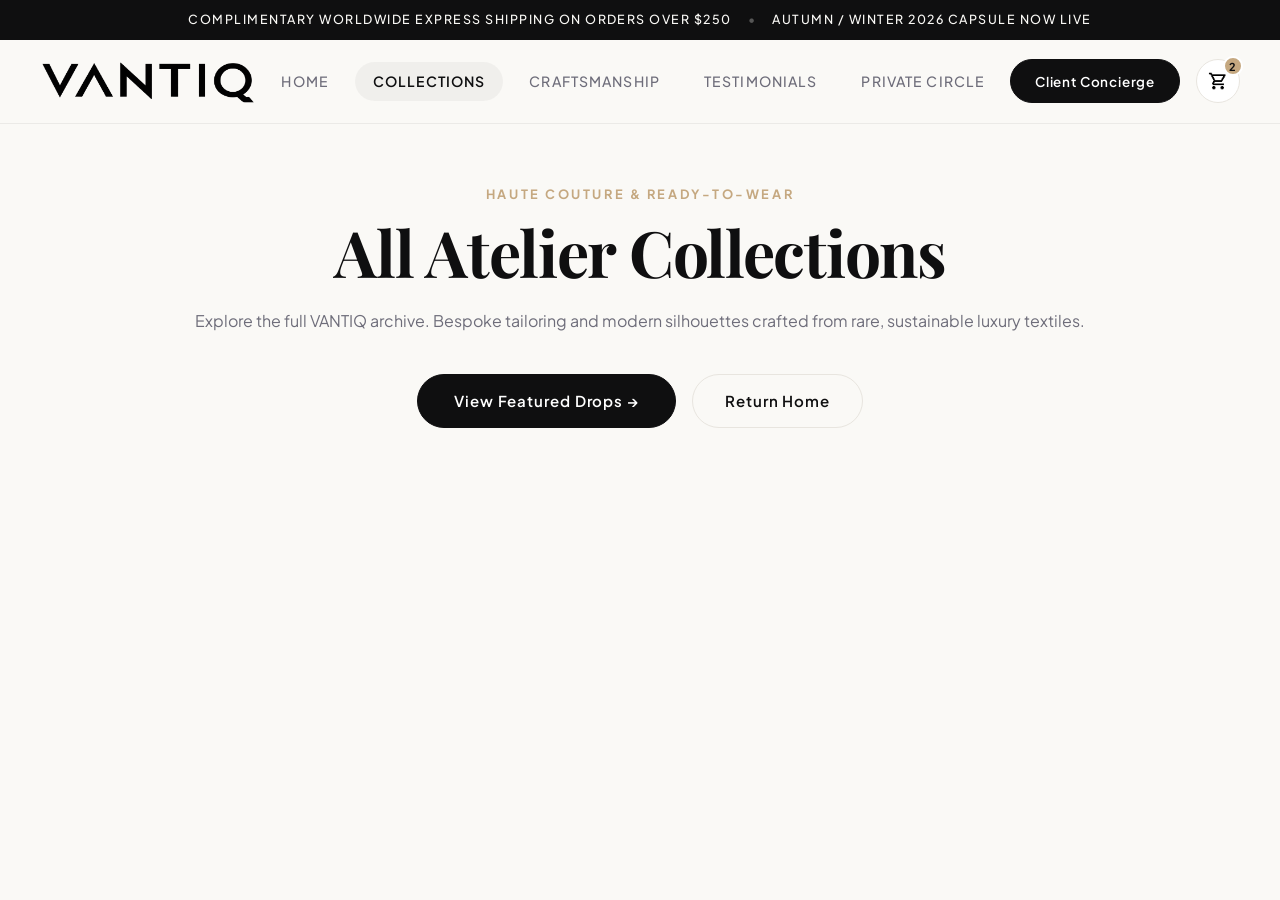
==== categories.html @ a64fe028 "third commit" ====
<!DOCTYPE html>
<html lang="en">
<head>
    <meta charset="UTF-8">
    <meta name="viewport" content="width=device-width, initial-scale=1.0">
    <title>Collections & Categories | VANTIQ Luxury Atelier</title>
    <link rel="icon" type="image/png" href="logos/VANTIQ top logo.png">
    <link rel="stylesheet" href="style.css">
</head>
<body>
    <!-- TOP ANNOUNCEMENT BAR -->
    <aside class="top-bar" aria-label="Announcement">
        <span>Complimentary Worldwide Express Shipping on Orders Over $250</span>
        <span class="top-bar-divider">•</span>
        <span class="top-bar-secondary">Autumn / Winter 2026 Capsule Now Live</span>
    </aside>

    <!-- HEADER / NAVIGATION -->
    <header class="navbar-wrapper">
        <nav class="navbar" aria-label="Main Navigation">
            <div class="nav-brand">
                <a href="index.html" aria-label="VANTIQ Home">
                    <img src="logos/logo.png" alt="VANTIQ Luxury Fashion" class="main-logo">
                </a>
            </div>

            <ul class="nav-list">
                <li class="nav-item"><a href="index.html" class="nav-link">Home</a></li>
                <li class="nav-item"><a href="categories.html" class="nav-link active">Collections</a></li>
                <li class="nav-item"><a href="index.html#brand-pillars" class="nav-link">Craftsmanship</a></li>
                <li class="nav-item"><a href="index.html#testimonials" class="nav-link">Testimonials</a></li>
                <li class="nav-item"><a href="index.html#vip" class="nav-link">Private Circle</a></li>
            </ul>

            <div class="nav-btn-container">
                <a href="index.html#vip" class="nav-btn">Client Concierge</a>
                <div class="nav-actions">
                    <a href="index.html#collection" class="cart-icon-btn" aria-label="View Shopping Bag">
                        <img src="icon images/cart icon.png" alt="Cart" class="cart-icon">
                        <span class="cart-badge">2</span>
                    </a>
                </div>
            </div>
        </nav>
    </header>

    <main style="max-width: 1440px; margin: 60px auto; padding: 0 40px; text-align: center;">
        <p class="section-eyebrow">Haute Couture & Ready-To-Wear</p>
        <h1 class="hero-h1">All Atelier Collections</h1>
        <p class="section-subtitle" style="margin-bottom: 40px;">Explore the full VANTIQ archive. Bespoke tailoring and modern silhouettes crafted from rare, sustainable luxury textiles.</p>
        <div style="display: flex; justify-content: center; gap: 16px;">
            <a href="index.html#collection" class="hero-shop-btn">View Featured Drops &rarr;</a>
            <a href="index.html" class="hero-about-btn">Return Home</a>
        </div>
    </main>
</body>
</html>
---- style.css ----
/* ==========================================================================
   VANTIQ LUXURY ATELIER — MASTER STYLESHEET
   ========================================================================== */

/* 1. TYPOGRAPHY & GOOGLE FONTS */
@import url('https://fonts.googleapis.com/css2?family=Cormorant+Garamond:ital,wght@0,400;0,500;0,600;0,700;1,400&family=Playfair+Display:ital,wght@0,400;0,600;0,700;1,400&family=Plus+Jakarta+Sans:wght@300;400;500;600;700&display=swap');

@font-face {
    font-family: "Josefinsans";
    src: url("JosefinSans-Bold.ttf") format("truetype");
    font-weight: 700;
    font-style: normal;
}

/* 2. DESIGN TOKENS */
:root {
    /* Color Palette */
    --color-primary: #0F0F10;
    --color-primary-light: #1E1E22;
    --color-secondary: #2C2C30;
    --color-gold: #C5A880;
    --color-gold-hover: #AF9065;
    --color-gold-light: rgba(197, 168, 128, 0.12);
    --color-gold-border: rgba(197, 168, 128, 0.35);
    --color-bg: #FAF9F6;
    --color-bg-alt: #F4F2ED;
    --color-card-bg: #FFFFFF;
    --color-text: #1C1C1E;
    --color-text-muted: #6E6D7A;
    --color-text-light: #94929D;
    --color-border: #E8E5DF;
    --color-border-light: rgba(0, 0, 0, 0.06);
    --color-white: #FFFFFF;

    /* Typography */
    --font-heading: 'Playfair Display', 'Cormorant Garamond', Georgia, serif;
    --font-serif: 'Cormorant Garamond', Georgia, serif;
    --font-body: 'Plus Jakarta Sans', -apple-system, BlinkMacSystemFont, "Segoe UI", Roboto, sans-serif;
    --font-accent: "Josefinsans", sans-serif;

    /* Shadows & Elevations */
    --shadow-sm: 0 2px 8px rgba(0, 0, 0, 0.04);
    --shadow-md: 0 8px 24px -4px rgba(0, 0, 0, 0.07);
    --shadow-lg: 0 16px 40px -8px rgba(0, 0, 0, 0.12);
    --shadow-gold: 0 10px 30px -5px rgba(197, 168, 128, 0.3);

    /* Radii */
    --radius-sm: 8px;
    --radius-md: 14px;
    --radius-lg: 20px;
    --radius-xl: 32px;
    --radius-pill: 9999px;

    /* Transitions */
    --transition-fast: 0.2s cubic-bezier(0.16, 1, 0.3, 1);
    --transition-base: 0.35s cubic-bezier(0.16, 1, 0.3, 1);
    --transition-slow: 0.6s cubic-bezier(0.16, 1, 0.3, 1);
}

/* 3. RESET & BASE */
*, *::before, *::after {
    box-sizing: border-box;
    margin: 0;
    padding: 0;
}

html {
    scroll-behavior: smooth;
    font-size: 16px;
}

body {
    background-color: var(--color-bg);
    color: var(--color-text);
    font-family: var(--font-body);
    font-weight: 400;
    line-height: 1.6;
    overflow-x: hidden;
    -webkit-font-smoothing: antialiased;
    -moz-osx-font-smoothing: grayscale;
}

img {
    max-width: 100%;
    height: auto;
    display: block;
}

a {
    color: inherit;
    text-decoration: none;
    transition: color var(--transition-fast);
}

button, input {
    font-family: inherit;
    outline: none;
}

/* Legacy Compatibility Aliases */
.nav-links {
    display: block;
    padding: 8px 18px;
    font-size: 0.88rem;
    font-weight: 500;
    letter-spacing: 0.08em;
    text-transform: uppercase;
    color: var(--color-text-muted);
    border-radius: var(--radius-pill);
    cursor: pointer;
    transition: all var(--transition-fast);
}
.nav-links:hover {
    color: var(--color-primary);
    background-color: rgba(0, 0, 0, 0.04);
}
.cart-icon-div {
    width: 44px;
    height: 44px;
    border-radius: 50%;
    border: 1px solid var(--color-border);
    background-color: var(--color-white);
    display: flex;
    align-items: center;
    justify-content: center;
    cursor: pointer;
    transition: all var(--transition-fast);
}
.cart-icon-div:hover {
    border-color: var(--color-primary);
    background-color: var(--color-primary);
}
.cart-icon-div:hover .cart-icon {
    filter: invert(1);
}

/* 4. ANNOUNCEMENT BAR */
.top-bar {
    background-color: var(--color-primary);
    color: var(--color-bg);
    font-size: 0.78rem;
    font-weight: 500;
    letter-spacing: 0.12em;
    text-transform: uppercase;
    padding: 10px 24px;
    text-align: center;
    display: flex;
    justify-content: center;
    align-items: center;
    gap: 16px;
    position: relative;
    z-index: 1001;
}

.top-bar-highlight {
    color: var(--color-gold);
    font-weight: 600;
}

.top-bar-divider {
    opacity: 0.3;
}

/* 5. NAVIGATION BAR */
.navbar-wrapper {
    position: sticky;
    top: 0;
    left: 0;
    width: 100%;
    z-index: 1000;
    transition: all var(--transition-base);
}

.navbar {
    height: 84px;
    width: 100%;
    max-width: 1440px;
    margin: 0 auto;
    padding: 0 40px;
    display: flex;
    justify-content: space-between;
    align-items: center;
    background-color: rgba(250, 249, 246, 0.88);
    backdrop-filter: blur(16px);
    -webkit-backdrop-filter: blur(16px);
    border-bottom: 1px solid var(--color-border-light);
    transition: all var(--transition-base);
}

.navbar.scrolled {
    height: 72px;
    background-color: rgba(255, 255, 255, 0.94);
    box-shadow: var(--shadow-sm);
    border-bottom-color: var(--color-border);
}

.nav-brand {
    display: flex;
    align-items: center;
    height: 100%;
}

.main-logo {
    height: 44px;
    width: auto;
    object-fit: contain;
    transition: transform var(--transition-fast);
}

.main-logo:hover {
    transform: scale(1.02);
}

.nav-list {
    display: flex;
    align-items: center;
    list-style: none;
    gap: 8px;
}

.nav-item {
    position: relative;
}

.nav-link {
    display: block;
    padding: 8px 18px;
    font-size: 0.88rem;
    font-weight: 500;
    letter-spacing: 0.08em;
    text-transform: uppercase;
    color: var(--color-text-muted);
    border-radius: var(--radius-pill);
    transition: all var(--transition-fast);
}

.nav-link:hover,
.nav-link.active {
    color: var(--color-primary);
    background-color: rgba(0, 0, 0, 0.04);
}

.nav-link.active {
    font-weight: 600;
}

.nav-btn-container {
    display: flex;
    align-items: center;
    gap: 16px;
}

.nav-btn {
    height: 44px;
    padding: 0 24px;
    border: 1px solid var(--color-primary);
    border-radius: var(--radius-pill);
    background-color: var(--color-primary);
    color: var(--color-white);
    font-size: 0.84rem;
    font-weight: 600;
    letter-spacing: 0.06em;
    cursor: pointer;
    transition: all var(--transition-fast);
    display: inline-flex;
    align-items: center;
    justify-content: center;
}

.nav-btn:hover {
    background-color: var(--color-gold);
    border-color: var(--color-gold);
    color: var(--color-primary);
    transform: translateY(-1px);
    box-shadow: var(--shadow-gold);
}

.nav-actions {
    display: flex;
    align-items: center;
    gap: 12px;
}

.cart-icon-btn {
    position: relative;
    width: 44px;
    height: 44px;
    border-radius: 50%;
    border: 1px solid var(--color-border);
    background-color: var(--color-white);
    display: flex;
    align-items: center;
    justify-content: center;
    cursor: pointer;
    transition: all var(--transition-fast);
}

.cart-icon-btn:hover {
    border-color: var(--color-primary);
    background-color: var(--color-primary);
}

.cart-icon-btn:hover .cart-icon {
    filter: invert(1);
}

.cart-icon {
    width: 20px;
    height: 20px;
    object-fit: contain;
    transition: filter var(--transition-fast);
}

.cart-badge {
    position: absolute;
    top: -4px;
    right: -4px;
    background-color: var(--color-gold);
    color: var(--color-primary);
    font-size: 0.68rem;
    font-weight: 700;
    width: 20px;
    height: 20px;
    border-radius: 50%;
    display: flex;
    align-items: center;
    justify-content: center;
    border: 2px solid var(--color-white);
    transition: transform 0.2s ease;
}

.cart-badge.bump {
    transform: scale(1.3);
}

/* Mobile Toggle Hamburger */
.mobile-toggle-btn {
    display: none;
    flex-direction: column;
    justify-content: center;
    align-items: center;
    width: 44px;
    height: 44px;
    background: transparent;
    border: 1px solid var(--color-border);
    border-radius: var(--radius-sm);
    cursor: pointer;
    gap: 5px;
    padding: 0;
}

.mobile-toggle-btn span {
    display: block;
    width: 22px;
    height: 2px;
    background-color: var(--color-primary);
    transition: transform var(--transition-fast), opacity var(--transition-fast);
}

/* Mobile Drawer Overlay */
.mobile-drawer-overlay {
    position: fixed;
    inset: 0;
    background-color: rgba(15, 15, 16, 0.6);
    backdrop-filter: blur(4px);
    z-index: 1998;
    opacity: 0;
    visibility: hidden;
    transition: opacity var(--transition-base), visibility var(--transition-base);
}

.mobile-drawer-overlay.open {
    opacity: 1;
    visibility: visible;
}

.mobile-drawer {
    position: fixed;
    top: 0;
    right: -320px;
    width: 320px;
    max-width: 85vw;
    height: 100%;
    background-color: var(--color-card-bg);
    z-index: 1999;
    padding: 32px 24px;
    display: flex;
    flex-direction: column;
    justify-content: space-between;
    box-shadow: var(--shadow-lg);
    transition: right var(--transition-base);
}

.mobile-drawer.open {
    right: 0;
}

.mobile-drawer-header {
    display: flex;
    justify-content: space-between;
    align-items: center;
    padding-bottom: 24px;
    border-bottom: 1px solid var(--color-border);
}

.mobile-drawer-logo {
    height: 36px;
    width: auto;
}

.mobile-drawer-close {
    background: transparent;
    border: none;
    font-size: 1.8rem;
    line-height: 1;
    cursor: pointer;
    color: var(--color-text-muted);
}

.mobile-drawer-list {
    list-style: none;
    display: flex;
    flex-direction: column;
    gap: 16px;
    margin-top: 32px;
}

.mobile-drawer-link {
    font-size: 1.1rem;
    font-weight: 600;
    letter-spacing: 0.05em;
    color: var(--color-primary);
    display: block;
    padding: 8px 0;
}

.mobile-drawer-footer {
    display: flex;
    flex-direction: column;
    gap: 16px;
    padding-top: 24px;
    border-top: 1px solid var(--color-border);
}

/* 6. HERO SECTION */
.hero-section {
    position: relative;
    padding: 40px 0 80px;
    overflow: hidden;
}

.hero-container {
    max-width: 1440px;
    margin: 0 auto;
    padding: 0 40px;
    display: grid;
    grid-template-columns: 1.05fr 0.95fr;
    gap: 60px;
    align-items: center;
}

.hero-text {
    display: flex;
    flex-direction: column;
    align-items: flex-start;
    z-index: 2;
}

.hero-eyebrow {
    display: inline-flex;
    align-items: center;
    gap: 10px;
    font-size: 0.8rem;
    font-weight: 700;
    letter-spacing: 0.22em;
    text-transform: uppercase;
    color: var(--color-gold);
    margin-bottom: 16px;
}

.hero-eyebrow::before {
    content: '';
    display: inline-block;
    width: 28px;
    height: 1.5px;
    background-color: var(--color-gold);
}

.hero-h1 {
    font-family: var(--font-heading);
    font-size: clamp(2.6rem, 5vw, 4.4rem);
    font-weight: 700;
    line-height: 1.12;
    letter-spacing: -0.02em;
    color: var(--color-primary);
    margin-bottom: 20px;
}

.hero-h1 span.italic {
    font-family: var(--font-serif);
    font-weight: 400;
    font-style: italic;
    color: var(--color-gold);
}

.hero-desc {
    font-size: 1.12rem;
    font-weight: 400;
    color: var(--color-text-muted);
    line-height: 1.7;
    max-width: 540px;
    margin-bottom: 36px;
}

.hero-btn-container {
    display: flex;
    align-items: center;
    gap: 18px;
    margin-bottom: 48px;
    flex-wrap: wrap;
}

.hero-shop-btn {
    height: 54px;
    padding: 0 36px;
    background-color: var(--color-primary);
    color: var(--color-white);
    border: 1px solid var(--color-primary);
    border-radius: var(--radius-pill);
    font-size: 0.94rem;
    font-weight: 600;
    letter-spacing: 0.06em;
    cursor: pointer;
    transition: all var(--transition-base);
    display: inline-flex;
    align-items: center;
    justify-content: center;
    gap: 8px;
}

.hero-shop-btn:hover {
    background-color: var(--color-gold);
    border-color: var(--color-gold);
    color: var(--color-primary);
    transform: translateY(-2px);
    box-shadow: var(--shadow-gold);
}

.hero-about-btn {
    height: 54px;
    padding: 0 32px;
    background-color: transparent;
    color: var(--color-primary);
    border: 1px solid var(--color-border);
    border-radius: var(--radius-pill);
    font-size: 0.94rem;
    font-weight: 600;
    letter-spacing: 0.06em;
    cursor: pointer;
    transition: all var(--transition-base);
    display: inline-flex;
    align-items: center;
    justify-content: center;
}

.hero-about-btn:hover {
    border-color: var(--color-primary);
    background-color: var(--color-white);
    transform: translateY(-2px);
    box-shadow: var(--shadow-sm);
}

.hero-features {
    display: flex;
    align-items: center;
    gap: 28px;
    padding-top: 28px;
    border-top: 1px solid var(--color-border);
    width: 100%;
}

.hero-feature-item {
    display: flex;
    align-items: center;
    gap: 10px;
    font-size: 0.84rem;
    font-weight: 600;
    color: var(--color-text-muted);
    letter-spacing: 0.02em;
}

.hero-feature-dot {
    width: 6px;
    height: 6px;
    border-radius: 50%;
    background-color: var(--color-gold);
}

.hero-image-container {
    position: relative;
    display: flex;
    justify-content: center;
    align-items: center;
}

.hero-image-frame {
    position: relative;
    width: 100%;
    max-width: 520px;
    border-radius: var(--radius-xl);
    overflow: hidden;
    box-shadow: var(--shadow-lg);
    background: linear-gradient(135deg, #e7e4dc 0%, #f4f1ea 100%);
}

.hero-image {
    width: 100%;
    height: auto;
    object-fit: cover;
    display: block;
    transform: scale(1.01);
    transition: transform 1.2s cubic-bezier(0.16, 1, 0.3, 1);
}

.hero-image-frame:hover .hero-image {
    transform: scale(1.04);
}

.hero-floating-badge {
    position: absolute;
    bottom: 24px;
    left: 24px;
    background-color: rgba(255, 255, 255, 0.94);
    backdrop-filter: blur(12px);
    padding: 14px 20px;
    border-radius: var(--radius-md);
    border: 1px solid rgba(255, 255, 255, 0.6);
    box-shadow: var(--shadow-md);
    display: flex;
    align-items: center;
    gap: 14px;
    animation: floatBadge 4s ease-in-out infinite alternate;
}

@keyframes floatBadge {
    0% { transform: translateY(0); }
    100% { transform: translateY(-8px); }
}

.badge-indicator {
    width: 10px;
    height: 10px;
    border-radius: 50%;
    background-color: var(--color-gold);
    box-shadow: 0 0 0 3px rgba(197, 168, 128, 0.3);
}

.badge-text-title {
    font-size: 0.78rem;
    font-weight: 700;
    text-transform: uppercase;
    letter-spacing: 0.08em;
    color: var(--color-primary);
}

.badge-text-sub {
    font-size: 0.72rem;
    color: var(--color-text-muted);
}

/* 7. FEATURED COLLECTION SECTION */
.home-categories-section {
    padding: 80px 0 100px;
    background-color: var(--color-white);
    border-top: 1px solid var(--color-border-light);
    border-bottom: 1px solid var(--color-border-light);
}

.home-cat-div {
    max-width: 1440px;
    margin: 0 auto;
    padding: 0 40px;
}

.section-header {
    text-align: center;
    max-width: 680px;
    margin: 0 auto 40px;
}

.section-eyebrow {
    font-size: 0.8rem;
    font-weight: 700;
    letter-spacing: 0.2em;
    text-transform: uppercase;
    color: var(--color-gold);
    margin-bottom: 12px;
}

.section-title {
    font-family: var(--font-heading);
    font-size: clamp(2rem, 3.5vw, 3rem);
    font-weight: 700;
    letter-spacing: -0.01em;
    color: var(--color-primary);
    line-height: 1.2;
    margin-bottom: 14px;
}

.section-subtitle {
    font-size: 1rem;
    color: var(--color-text-muted);
    line-height: 1.6;
}

/* Category Filter Tabs */
.category-tabs-container {
    display: flex;
    justify-content: center;
    align-items: center;
    gap: 12px;
    margin-bottom: 48px;
    flex-wrap: wrap;
}

.category-tab {
    padding: 10px 22px;
    border-radius: var(--radius-pill);
    border: 1px solid var(--color-border);
    background-color: var(--color-bg);
    color: var(--color-text-muted);
    font-size: 0.84rem;
    font-weight: 600;
    letter-spacing: 0.04em;
    cursor: pointer;
    transition: all var(--transition-fast);
}

.category-tab:hover {
    border-color: var(--color-primary);
    color: var(--color-primary);
}

.category-tab.active {
    background-color: var(--color-primary);
    border-color: var(--color-primary);
    color: var(--color-white);
    box-shadow: var(--shadow-sm);
}

/* Product Cards Grid */
.home-cat-container {
    display: grid;
    grid-template-columns: repeat(4, 1fr);
    gap: 28px;
    margin-bottom: 50px;
}

.home-cat-card {
    background-color: var(--color-card-bg);
    border-radius: var(--radius-lg);
    border: 1px solid var(--color-border);
    overflow: hidden;
    display: flex;
    flex-direction: column;
    transition: all var(--transition-base);
    position: relative;
}

.home-cat-card:hover {
    transform: translateY(-8px);
    box-shadow: var(--shadow-lg);
    border-color: rgba(197, 168, 128, 0.4);
}

.card-image-wrapper {
    position: relative;
    width: 100%;
    aspect-ratio: 1 / 1.15;
    background-color: #F8F7F4;
    overflow: hidden;
}

.home-cat-card-image {
    width: 100%;
    height: 100%;
    object-fit: cover;
    transition: transform 0.8s cubic-bezier(0.16, 1, 0.3, 1);
}

.home-cat-card:hover .home-cat-card-image {
    transform: scale(1.06);
}

.card-tag {
    position: absolute;
    top: 14px;
    left: 14px;
    background-color: rgba(15, 15, 16, 0.85);
    backdrop-filter: blur(8px);
    color: var(--color-white);
    font-size: 0.68rem;
    font-weight: 700;
    letter-spacing: 0.1em;
    text-transform: uppercase;
    padding: 6px 12px;
    border-radius: var(--radius-pill);
    z-index: 2;
}

.wishlist-btn {
    position: absolute;
    top: 14px;
    right: 14px;
    width: 36px;
    height: 36px;
    border-radius: 50%;
    border: none;
    background-color: rgba(255, 255, 255, 0.9);
    backdrop-filter: blur(8px);
    cursor: pointer;
    display: flex;
    align-items: center;
    justify-content: center;
    transition: all var(--transition-fast);
    z-index: 2;
    color: var(--color-text-muted);
    font-size: 1.1rem;
}

.wishlist-btn:hover,
.wishlist-btn.active {
    background-color: #FFF0F0;
    color: #E63946;
    transform: scale(1.1);
}

.card-quick-add {
    position: absolute;
    bottom: 14px;
    left: 14px;
    right: 14px;
    height: 44px;
    background-color: rgba(255, 255, 255, 0.95);
    backdrop-filter: blur(10px);
    border: 1px solid rgba(0, 0, 0, 0.08);
    border-radius: var(--radius-pill);
    color: var(--color-primary);
    font-size: 0.82rem;
    font-weight: 600;
    letter-spacing: 0.05em;
    cursor: pointer;
    display: flex;
    align-items: center;
    justify-content: center;
    gap: 8px;
    opacity: 0;
    transform: translateY(12px);
    transition: all var(--transition-base);
    z-index: 2;
}

.home-cat-card:hover .card-quick-add {
    opacity: 1;
    transform: translateY(0);
}

.card-quick-add:hover {
    background-color: var(--color-primary);
    color: var(--color-white);
    border-color: var(--color-primary);
}

.card-body {
    padding: 20px;
    display: flex;
    flex-direction: column;
    flex-grow: 1;
}

.card-meta {
    display: flex;
    justify-content: space-between;
    align-items: center;
    margin-bottom: 8px;
}

.home-cat-card-h5 {
    font-size: 0.74rem;
    font-weight: 600;
    letter-spacing: 0.12em;
    text-transform: uppercase;
    color: var(--color-gold);
}

.card-rating {
    font-size: 0.72rem;
    color: #F4A261;
    display: flex;
    align-items: center;
    gap: 4px;
}

.card-rating-count {
    color: var(--color-text-muted);
}

.home-cat-card-h3 {
    font-size: 1.05rem;
    font-weight: 600;
    color: var(--color-primary);
    line-height: 1.4;
    margin-bottom: 12px;
}

.card-bottom {
    margin-top: auto;
    display: flex;
    justify-content: space-between;
    align-items: center;
    padding-top: 12px;
    border-top: 1px solid var(--color-border-light);
}

.home-cat-card-p {
    font-size: 1.15rem;
    font-weight: 700;
    color: var(--color-primary);
    letter-spacing: -0.01em;
}

.card-original-price {
    font-size: 0.85rem;
    font-weight: 400;
    color: var(--color-text-light);
    text-decoration: line-through;
    margin-left: 6px;
}

.home-cat-card-btn {
    height: 38px;
    padding: 0 16px;
    background-color: var(--color-primary);
    border: 1px solid var(--color-primary);
    color: var(--color-white);
    border-radius: var(--radius-pill);
    font-size: 0.8rem;
    font-weight: 600;
    cursor: pointer;
    transition: all var(--transition-fast);
}

.home-cat-card-btn:hover {
    background-color: var(--color-gold);
    border-color: var(--color-gold);
    color: var(--color-primary);
}

/* Discover More Button */
.home-discover-wrapper {
    display: flex;
    justify-content: center;
}

.home-discover-btn {
    display: inline-flex;
    align-items: center;
    gap: 12px;
    padding: 16px 36px;
    border-radius: var(--radius-pill);
    border: 1px solid var(--color-primary);
    background-color: transparent;
    color: var(--color-primary);
    font-size: 0.9rem;
    font-weight: 600;
    letter-spacing: 0.08em;
    text-transform: uppercase;
    cursor: pointer;
    transition: all var(--transition-base);
}

.home-discover-btn:hover {
    background-color: var(--color-primary);
    color: var(--color-white);
    transform: translateY(-2px);
    box-shadow: var(--shadow-md);
}

.discover-icon {
    width: 20px;
    height: 20px;
    object-fit: contain;
    transition: transform var(--transition-fast);
}

.home-discover-btn:hover .discover-icon {
    transform: translateX(4px);
    filter: invert(1);
}

/* 8. PROMOTIONAL EDITORIAL SECTION */
.promotional-section {
    padding: 100px 0;
    background-color: var(--color-primary);
    color: var(--color-white);
    position: relative;
    overflow: hidden;
}

.promotional-container {
    max-width: 1440px;
    margin: 0 auto;
    padding: 0 40px;
    display: grid;
    grid-template-columns: 1.1fr 0.9fr;
    gap: 60px;
    align-items: center;
}

.promotional-text {
    z-index: 2;
}

.promotional-tag {
    display: inline-block;
    padding: 6px 14px;
    border-radius: var(--radius-pill);
    background-color: var(--color-gold-light);
    border: 1px solid var(--color-gold-border);
    color: var(--color-gold);
    font-size: 0.75rem;
    font-weight: 700;
    letter-spacing: 0.16em;
    text-transform: uppercase;
    margin-bottom: 20px;
}

.promotional-title {
    font-family: var(--font-heading);
    font-size: clamp(2.4rem, 4.5vw, 4rem);
    font-weight: 700;
    line-height: 1.1;
    letter-spacing: -0.02em;
    margin-bottom: 12px;
    color: var(--color-white);
}

.promotional-h3 {
    font-family: var(--font-serif);
    font-size: clamp(1.4rem, 2.2vw, 2rem);
    font-weight: 400;
    font-style: italic;
    color: var(--color-gold);
    margin-bottom: 24px;
}

.promotional-description {
    font-size: 1.05rem;
    line-height: 1.7;
    color: #A3A3A8;
    max-width: 520px;
    margin-bottom: 36px;
}

.promotional-description .name {
    color: var(--color-gold);
    font-weight: 600;
}

.promotional-description .black {
    color: var(--color-white);
    font-weight: 600;
}

/* Promo Code Box */
.promo-code-box {
    display: inline-flex;
    align-items: center;
    gap: 16px;
    padding: 10px 18px;
    background-color: rgba(255, 255, 255, 0.05);
    border: 1px dashed var(--color-gold-border);
    border-radius: var(--radius-md);
    margin-bottom: 36px;
}

.promo-code-text {
    font-size: 0.85rem;
    color: #CCCCCC;
}

.promo-code-val {
    font-family: var(--font-body);
    font-size: 1rem;
    font-weight: 700;
    letter-spacing: 0.12em;
    color: var(--color-gold);
}

.copy-promo-btn {
    padding: 6px 14px;
    border-radius: var(--radius-pill);
    border: 1px solid var(--color-gold);
    background-color: transparent;
    color: var(--color-gold);
    font-size: 0.75rem;
    font-weight: 600;
    cursor: pointer;
    transition: all var(--transition-fast);
}

.copy-promo-btn:hover {
    background-color: var(--color-gold);
    color: var(--color-primary);
}

.promotional-actions {
    display: flex;
    gap: 16px;
}

.promotional-btn {
    height: 52px;
    padding: 0 36px;
    border-radius: var(--radius-pill);
    background-color: var(--color-gold);
    border: 1px solid var(--color-gold);
    color: var(--color-primary);
    font-size: 0.9rem;
    font-weight: 700;
    letter-spacing: 0.06em;
    cursor: pointer;
    transition: all var(--transition-base);
    display: inline-flex;
    align-items: center;
    justify-content: center;
}

.promotional-btn:hover {
    background-color: var(--color-white);
    border-color: var(--color-white);
    transform: translateY(-2px);
    box-shadow: 0 10px 30px rgba(255, 255, 255, 0.15);
}

.promotional-image-container {
    position: relative;
    border-radius: var(--radius-xl);
    overflow: hidden;
    box-shadow: 0 20px 50px rgba(0, 0, 0, 0.5);
}

.promotional-image {
    width: 100%;
    height: auto;
    object-fit: cover;
    display: block;
    transition: transform 1s cubic-bezier(0.16, 1, 0.3, 1);
}

.promotional-image-container:hover .promotional-image {
    transform: scale(1.04);
}

/* 9. BRAND PILLARS / MAISON STANDARDS SECTION */
.brand-pillar-section {
    padding: 100px 0;
    background-color: var(--color-bg);
}

.bp-wrapper {
    max-width: 1440px;
    margin: 0 auto;
    padding: 0 40px;
}

.bp-banner-card {
    position: relative;
    border-radius: var(--radius-xl);
    overflow: hidden;
    margin-bottom: 50px;
    box-shadow: var(--shadow-lg);
}

.bp-image {
    width: 100%;
    height: 380px;
    object-fit: cover;
    display: block;
    filter: brightness(0.65);
}

.bp-banner-overlay {
    position: absolute;
    inset: 0;
    display: flex;
    flex-direction: column;
    justify-content: center;
    align-items: center;
    text-align: center;
    padding: 40px;
    background: linear-gradient(180deg, rgba(0,0,0,0.2) 0%, rgba(0,0,0,0.7) 100%);
    color: var(--color-white);
}

.bp-banner-eyebrow {
    font-size: 0.82rem;
    font-weight: 700;
    letter-spacing: 0.22em;
    text-transform: uppercase;
    color: var(--color-gold);
    margin-bottom: 12px;
}

.bp-banner-title {
    font-family: var(--font-heading);
    font-size: clamp(2rem, 3.5vw, 3.2rem);
    font-weight: 700;
    margin-bottom: 14px;
}

.bp-banner-desc {
    max-width: 600px;
    font-size: 1.05rem;
    color: #E2E1DE;
    line-height: 1.6;
}

.bp-container {
    display: grid;
    grid-template-columns: repeat(4, 1fr);
    gap: 24px;
}

.bp-card {
    background-color: var(--color-card-bg);
    border: 1px solid var(--color-border);
    border-radius: var(--radius-lg);
    padding: 36px 24px;
    display: flex;
    flex-direction: column;
    align-items: center;
    text-align: center;
    transition: all var(--transition-base);
}

.bp-card:hover {
    transform: translateY(-6px);
    box-shadow: var(--shadow-md);
    border-color: var(--color-gold);
}

.brand-badge-wrapper {
    width: 72px;
    height: 72px;
    border-radius: 50%;
    background-color: var(--color-bg);
    display: flex;
    align-items: center;
    justify-content: center;
    margin-bottom: 20px;
    transition: transform var(--transition-fast);
}

.bp-card:hover .brand-badge-wrapper {
    transform: scale(1.1);
    background-color: var(--color-gold-light);
}

.brand-badge {
    width: 44px;
    height: 44px;
    object-fit: contain;
}

.brand-card-h3 {
    font-size: 1.15rem;
    font-weight: 700;
    color: var(--color-primary);
    margin-bottom: 8px;
}

.brand-card-h4 {
    font-size: 0.88rem;
    font-weight: 400;
    color: var(--color-text-muted);
    line-height: 1.5;
}

/* 10. TESTIMONIALS / EDITORIAL REVIEWS */
.testimonials {
    padding: 100px 0;
    background-color: var(--color-white);
    border-top: 1px solid var(--color-border-light);
}

.testimony-container {
    max-width: 1440px;
    margin: 0 auto;
    padding: 0 40px;
    display: grid;
    grid-template-columns: 1.1fr 0.9fr;
    gap: 60px;
    align-items: center;
}

.testimony-content {
    display: flex;
    flex-direction: column;
}

.testimony-cards-wrapper {
    display: flex;
    flex-direction: column;
    gap: 24px;
    margin-top: 36px;
}

.testimony-card {
    background-color: var(--color-bg);
    border: 1px solid var(--color-border);
    border-radius: var(--radius-lg);
    padding: 32px;
    position: relative;
    transition: all var(--transition-base);
}

.testimony-card:hover {
    transform: translateY(-4px);
    box-shadow: var(--shadow-md);
    border-color: var(--color-gold-border);
}

.testimony-stars {
    color: #F4A261;
    font-size: 1rem;
    letter-spacing: 2px;
    margin-bottom: 12px;
}

.testimony-h2 {
    font-family: var(--font-heading);
    font-size: 1.25rem;
    font-weight: 700;
    color: var(--color-primary);
    margin-bottom: 12px;
}

.comment {
    font-size: 0.95rem;
    line-height: 1.7;
    color: var(--color-text-muted);
    margin-bottom: 20px;
    font-style: italic;
}

.test-user-card {
    display: flex;
    align-items: center;
    gap: 16px;
}

.user-dp-div {
    width: 48px;
    height: 48px;
    border-radius: 50%;
    overflow: hidden;
    border: 2px solid var(--color-gold-border);
    flex-shrink: 0;
}

.user-dp {
    width: 100%;
    height: 100%;
    object-fit: cover;
}

.user-details {
    display: flex;
    flex-direction: column;
}

.username {
    font-size: 0.92rem;
    font-weight: 700;
    color: var(--color-primary);
}

.user-status {
    font-size: 0.78rem;
    color: var(--color-gold);
    font-weight: 500;
}

.testimony-image-div {
    position: relative;
    border-radius: var(--radius-xl);
    overflow: hidden;
    box-shadow: var(--shadow-lg);
}

.testimony-image {
    width: 100%;
    height: auto;
    object-fit: cover;
    display: block;
    transition: transform 1s cubic-bezier(0.16, 1, 0.3, 1);
}

.testimony-image-div:hover .testimony-image {
    transform: scale(1.03);
}

/* Press mentions bar */
.press-bar {
    max-width: 1440px;
    margin: 60px auto 0;
    padding: 30px 40px 0;
    border-top: 1px solid var(--color-border);
    display: flex;
    justify-content: space-around;
    align-items: center;
    flex-wrap: wrap;
    gap: 30px;
    opacity: 0.7;
}

.press-item {
    font-family: var(--font-serif);
    font-size: 1.4rem;
    font-weight: 700;
    letter-spacing: 0.08em;
    color: var(--color-text-muted);
    font-style: italic;
}

/* 11. VIP PRIVATE CIRCLE SECTION */
.vip-section {
    padding: 90px 0;
    background-color: var(--color-bg);
}

.vip-wrapper {
    max-width: 1440px;
    margin: 0 auto;
    padding: 0 40px;
}

.vip-card-container {
    position: relative;
    border-radius: var(--radius-xl);
    overflow: hidden;
    background-color: var(--color-primary);
    box-shadow: var(--shadow-lg);
    display: grid;
    grid-template-columns: 1fr 1fr;
    min-height: 480px;
}

.vip-image-container {
    position: relative;
    overflow: hidden;
}

.vip-image {
    width: 100%;
    height: 100%;
    object-fit: cover;
    display: block;
    filter: brightness(0.9);
    transition: transform 1s ease;
}

.vip-card-container:hover .vip-image {
    transform: scale(1.03);
}

.vip-text {
    padding: 60px;
    display: flex;
    flex-direction: column;
    justify-content: center;
    align-items: flex-start;
    color: var(--color-white);
    background: linear-gradient(135deg, rgba(15,15,16,0.98) 0%, rgba(30,30,34,0.95) 100%);
}

.vip-eyebrow {
    font-size: 0.8rem;
    font-weight: 700;
    letter-spacing: 0.2em;
    text-transform: uppercase;
    color: var(--color-gold);
    margin-bottom: 12px;
}

.vip-h2 {
    font-family: var(--font-heading);
    font-size: clamp(2rem, 3.2vw, 2.8rem);
    font-weight: 700;
    line-height: 1.2;
    margin-bottom: 16px;
    color: var(--color-white);
}

.vip-p {
    font-size: 1rem;
    color: #A3A3A8;
    line-height: 1.7;
    margin-bottom: 28px;
    max-width: 480px;
}

.vip-perks {
    display: flex;
    flex-direction: column;
    gap: 10px;
    margin-bottom: 32px;
}

.vip-perk-item {
    display: flex;
    align-items: center;
    gap: 10px;
    font-size: 0.88rem;
    color: #D3D3D5;
}

.vip-perk-item span.diamond {
    color: var(--color-gold);
    font-size: 0.8rem;
}

.vip-form {
    display: flex;
    gap: 12px;
    width: 100%;
    max-width: 440px;
}

.vip-email-input {
    flex: 1;
    height: 50px;
    padding: 0 20px;
    border-radius: var(--radius-pill);
    border: 1px solid rgba(255, 255, 255, 0.2);
    background-color: rgba(255, 255, 255, 0.08);
    color: var(--color-white);
    font-size: 0.9rem;
    transition: all var(--transition-fast);
}

.vip-email-input::placeholder {
    color: #8C8C94;
}

.vip-email-input:focus {
    border-color: var(--color-gold);
    background-color: rgba(255, 255, 255, 0.12);
}

.vip-access-btn {
    height: 50px;
    padding: 0 28px;
    border-radius: var(--radius-pill);
    border: 1px solid var(--color-gold);
    background-color: var(--color-gold);
    color: var(--color-primary);
    font-size: 0.86rem;
    font-weight: 700;
    letter-spacing: 0.05em;
    cursor: pointer;
    transition: all var(--transition-fast);
    white-space: nowrap;
}

.vip-access-btn:hover {
    background-color: var(--color-white);
    border-color: var(--color-white);
    transform: translateY(-2px);
    box-shadow: 0 8px 24px rgba(255, 255, 255, 0.2);
}

/* 12. LUXURY FOOTER */
.footer-section {
    background-color: var(--color-primary);
    color: var(--color-white);
    padding: 80px 0 30px;
    border-top: 1px solid rgba(255, 255, 255, 0.08);
}

.footer-div {
    max-width: 1440px;
    margin: 0 auto;
    padding: 0 40px;
    display: grid;
    grid-template-columns: 1.4fr 0.8fr 0.8fr 1.2fr;
    gap: 48px;
    margin-bottom: 60px;
}

.footer-brief {
    display: flex;
    flex-direction: column;
    align-items: flex-start;
}

.footer-logo {
    height: 52px;
    width: auto;
    object-fit: contain;
    margin-bottom: 20px;
}

.footer-h4 {
    font-size: 0.92rem;
    font-weight: 400;
    color: #9E9EA4;
    line-height: 1.7;
    margin-bottom: 24px;
    max-width: 340px;
}

.footer-icons-div {
    display: flex;
    align-items: center;
    gap: 12px;
}

.footer-icon-link {
    width: 40px;
    height: 40px;
    border-radius: 50%;
    background-color: rgba(255, 255, 255, 0.06);
    border: 1px solid rgba(255, 255, 255, 0.12);
    display: flex;
    align-items: center;
    justify-content: center;
    transition: all var(--transition-fast);
}

.footer-icon-link:hover {
    background-color: var(--color-gold);
    border-color: var(--color-gold);
    transform: translateY(-3px);
}

.footer-icon {
    width: 18px;
    height: 18px;
    object-fit: contain;
    filter: invert(1);
}

.footer-icon-link:hover .footer-icon {
    filter: invert(0);
}

.footer-list-div {
    display: flex;
    flex-direction: column;
}

.f-list-h3 {
    font-size: 0.86rem;
    font-weight: 700;
    letter-spacing: 0.16em;
    text-transform: uppercase;
    color: var(--color-gold);
    margin-bottom: 24px;
}

.footer-list {
    list-style: none;
    display: flex;
    flex-direction: column;
    gap: 14px;
}

.footer-links {
    font-size: 0.9rem;
    color: #9E9EA4;
    transition: all var(--transition-fast);
    display: inline-block;
}

.footer-links:hover {
    color: var(--color-white);
    transform: translateX(4px);
}

.footer-list-input {
    display: flex;
    flex-direction: column;
}

.footer-input-desc {
    font-size: 0.88rem;
    color: #9E9EA4;
    line-height: 1.6;
    margin-bottom: 20px;
}

.footer-inp-div {
    display: flex;
    gap: 10px;
    margin-bottom: 12px;
}

.footer-email-input {
    flex: 1;
    height: 48px;
    padding: 0 18px;
    border-radius: var(--radius-pill);
    border: 1px solid rgba(255, 255, 255, 0.15);
    background-color: rgba(255, 255, 255, 0.06);
    color: var(--color-white);
    font-size: 0.88rem;
    transition: all var(--transition-fast);
}

.footer-email-input::placeholder {
    color: #727278;
}

.footer-email-input:focus {
    border-color: var(--color-gold);
    background-color: rgba(255, 255, 255, 0.1);
}

.footer-btn {
    height: 48px;
    padding: 0 24px;
    border-radius: var(--radius-pill);
    border: 1px solid var(--color-gold);
    background-color: var(--color-gold);
    color: var(--color-primary);
    font-size: 0.84rem;
    font-weight: 700;
    cursor: pointer;
    transition: all var(--transition-fast);
    white-space: nowrap;
}

.footer-btn:hover {
    background-color: var(--color-white);
    border-color: var(--color-white);
}

.footer-legal-note {
    font-size: 0.72rem;
    color: #6C6C74;
    line-height: 1.5;
}

.footer-hr {
    max-width: 1440px;
    margin: 0 auto;
    border: none;
    border-top: 1px solid rgba(255, 255, 255, 0.1);
}

.footer-bottom {
    max-width: 1440px;
    margin: 0 auto;
    padding: 30px 40px 0;
    display: flex;
    justify-content: space-between;
    align-items: center;
    flex-wrap: wrap;
    gap: 20px;
}

.footer-h3 {
    font-size: 0.82rem;
    font-weight: 400;
    color: #7A7A82;
}

.footer-payment-badges {
    display: flex;
    align-items: center;
    gap: 14px;
}

.payment-pill {
    padding: 4px 10px;
    border-radius: 4px;
    background-color: rgba(255, 255, 255, 0.08);
    font-size: 0.7rem;
    font-weight: 600;
    letter-spacing: 0.05em;
    color: #B5B5BC;
}

/* 13. TOAST NOTIFICATION */
.luxury-toast {
    position: fixed;
    bottom: 30px;
    right: 30px;
    background-color: var(--color-primary);
    color: var(--color-white);
    padding: 16px 24px;
    border-radius: var(--radius-pill);
    border: 1px solid var(--color-gold);
    box-shadow: var(--shadow-lg);
    display: flex;
    align-items: center;
    gap: 12px;
    z-index: 2000;
    transform: translateY(100px);
    opacity: 0;
    visibility: hidden;
    transition: all 0.4s cubic-bezier(0.16, 1, 0.3, 1);
}

.luxury-toast.show {
    transform: translateY(0);
    opacity: 1;
    visibility: visible;
}

.toast-dot {
    width: 8px;
    height: 8px;
    border-radius: 50%;
    background-color: var(--color-gold);
    box-shadow: 0 0 8px var(--color-gold);
}

.toast-message {
    font-size: 0.88rem;
    font-weight: 500;
}

/* 14. BACK TO TOP BUTTON */
.back-to-top {
    position: fixed;
    bottom: 30px;
    left: 30px;
    width: 44px;
    height: 44px;
    border-radius: 50%;
    background-color: var(--color-white);
    border: 1px solid var(--color-border);
    color: var(--color-primary);
    box-shadow: var(--shadow-md);
    cursor: pointer;
    display: flex;
    align-items: center;
    justify-content: center;
    font-size: 1.1rem;
    opacity: 0;
    visibility: hidden;
    transition: all var(--transition-fast);
    z-index: 1000;
}

.back-to-top.visible {
    opacity: 1;
    visibility: visible;
}

.back-to-top:hover {
    background-color: var(--color-primary);
    color: var(--color-white);
    transform: translateY(-3px);
}

/* 15. ANIMATIONS & MICRO-INTERACTIONS */
@keyframes fadeIn {
    from { opacity: 0; transform: translateY(12px); }
    to { opacity: 1; transform: translateY(0); }
}

.card-fade {
    animation: fadeIn 0.4s ease forwards;
}

/* 16. RESPONSIVE MEDIA QUERIES */

/* Large Tablets & Small Laptops (max-width: 1200px) */
@media (max-width: 1200px) {
    .home-cat-container {
        grid-template-columns: repeat(2, 1fr);
        gap: 24px;
    }
    
    .bp-container {
        grid-template-columns: repeat(2, 1fr);
    }
    
    .footer-div {
        grid-template-columns: 1fr 1fr;
        gap: 40px;
    }
}

/* Tablets (max-width: 992px) */
@media (max-width: 992px) {
    .navbar {
        padding: 0 24px;
    }

    .nav-list {
        display: none;
    }

    .mobile-toggle-btn {
        display: flex;
    }

    .hero-container {
        grid-template-columns: 1fr;
        gap: 40px;
        text-align: center;
    }

    .hero-text {
        align-items: center;
    }

    .hero-eyebrow::before {
        display: none;
    }

    .hero-btn-container {
        justify-content: center;
    }

    .hero-features {
        justify-content: center;
        flex-wrap: wrap;
    }

    .hero-image-frame {
        max-width: 440px;
    }

    .promotional-container {
        grid-template-columns: 1fr;
        gap: 40px;
        text-align: center;
    }

    .promotional-text {
        display: flex;
        flex-direction: column;
        align-items: center;
    }

    .promotional-actions {
        justify-content: center;
    }

    .testimony-container {
        grid-template-columns: 1fr;
        gap: 40px;
    }

    .vip-card-container {
        grid-template-columns: 1fr;
    }

    .vip-image-container {
        height: 280px;
    }

    .vip-text {
        padding: 40px 30px;
        align-items: center;
        text-align: center;
    }

    .vip-form {
        max-width: 100%;
    }
}

/* Mobile Screens (max-width: 640px) */
@media (max-width: 640px) {
    .top-bar {
        font-size: 0.7rem;
        padding: 8px 16px;
    }

    .top-bar-divider,
    .top-bar-secondary {
        display: none;
    }

    .navbar {
        height: 68px;
        padding: 0 16px;
    }

    .main-logo {
        height: 36px;
    }

    .nav-btn {
        display: none;
    }

    .hero-section {
        padding: 24px 0 60px;
    }

    .hero-container,
    .home-cat-div,
    .promotional-container,
    .bp-wrapper,
    .testimony-container,
    .vip-wrapper,
    .footer-div,
    .footer-bottom {
        padding: 0 20px;
    }

    .hero-h1 {
        font-size: 2.3rem;
    }

    .hero-desc {
        font-size: 0.98rem;
    }

    .hero-btn-container {
        width: 100%;
        flex-direction: column;
    }

    .hero-shop-btn,
    .hero-about-btn {
        width: 100%;
    }

    .home-cat-container {
        grid-template-columns: 1fr;
        gap: 20px;
    }

    .bp-container {
        grid-template-columns: 1fr;
    }

    .bp-image {
        height: 280px;
    }

    .promo-code-box {
        flex-direction: column;
        width: 100%;
    }

    .vip-form {
        flex-direction: column;
    }

    .vip-access-btn {
        width: 100%;
    }

    .footer-div {
        grid-template-columns: 1fr;
        gap: 36px;
    }

    .footer-inp-div {
        flex-direction: column;
    }

    .footer-btn {
        width: 100%;
    }

    .footer-bottom {
        flex-direction: column;
        align-items: center;
        text-align: center;
    }
}
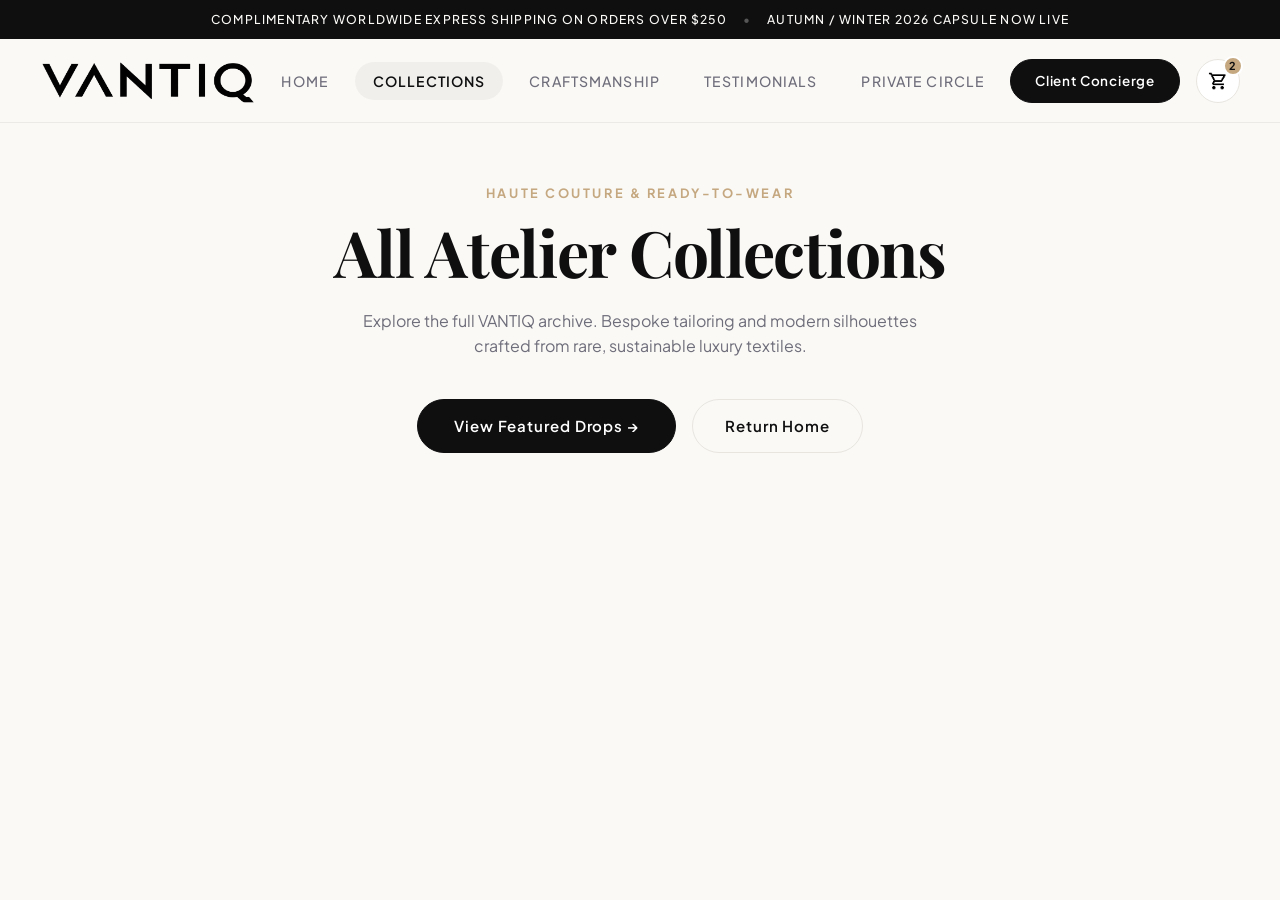
==== commit 4c3bab53: "fourth commit" ====
--- a/categories.html
+++ b/categories.html
@@ -5,9 +5,30 @@
     <meta name="viewport" content="width=device-width, initial-scale=1.0">
     <title>Collections & Categories | VANTIQ Luxury Atelier</title>
     <link rel="icon" type="image/png" href="logos/VANTIQ top logo.png">
-    <link rel="stylesheet" href="style.css">
+    <link rel="stylesheet" href="style.css?v=2.6">
 </head>
 <body>
+    <!-- LUXURY V-LOGO PRELOADER -->
+    <div class="v-preloader" id="brandPreloader" aria-label="Loading VANTIQ Atelier" role="status">
+        <div class="v-preloader-content">
+            <div class="v-logo-wrapper">
+                <div class="v-loader-ring v-loader-ring-outer"></div>
+                <div class="v-loader-ring v-loader-ring-inner"></div>
+                <div class="v-logo-emblem">
+                    <img src="logos/VANTIQ top logo.png" alt="VANTIQ V Emblem" class="v-logo-img">
+                    <div class="v-logo-shine"></div>
+                </div>
+            </div>
+            <div class="v-loader-meta">
+                <span class="v-loader-brand">VANTIQ</span>
+                <span class="v-loader-tagline">Contemporary Luxury &bull; Autumn / Winter 2026</span>
+                <div class="v-loader-progress-track">
+                    <div class="v-loader-progress-bar" id="vLoaderBar"></div>
+                </div>
+            </div>
+        </div>
+    </div>
+
     <!-- TOP ANNOUNCEMENT BAR -->
     <aside class="top-bar" aria-label="Announcement">
         <span>Complimentary Worldwide Express Shipping on Orders Over $250</span>
@@ -44,14 +65,16 @@
         </nav>
     </header>
 
-    <main style="max-width: 1440px; margin: 60px auto; padding: 0 40px; text-align: center;">
+    <main style="max-width: 1440px; margin: 60px auto; padding: 0 20px; text-align: center; box-sizing: border-box;">
         <p class="section-eyebrow">Haute Couture & Ready-To-Wear</p>
         <h1 class="hero-h1">All Atelier Collections</h1>
-        <p class="section-subtitle" style="margin-bottom: 40px;">Explore the full VANTIQ archive. Bespoke tailoring and modern silhouettes crafted from rare, sustainable luxury textiles.</p>
-        <div style="display: flex; justify-content: center; gap: 16px;">
+        <p class="section-subtitle" style="margin-bottom: 40px; max-width: 600px; margin-left: auto; margin-right: auto;">Explore the full VANTIQ archive. Bespoke tailoring and modern silhouettes crafted from rare, sustainable luxury textiles.</p>
+        <div style="display: flex; justify-content: center; gap: 16px; flex-wrap: wrap;">
             <a href="index.html#collection" class="hero-shop-btn">View Featured Drops &rarr;</a>
             <a href="index.html" class="hero-about-btn">Return Home</a>
         </div>
     </main>
+
+    <script src="script.js"></script>
 </body>
 </html>
--- a/style.css
+++ b/style.css
@@ -67,6 +67,10 @@
 html {
     scroll-behavior: smooth;
     font-size: 16px;
+    width: 100%;
+    max-width: 100%;
+    overflow-x: hidden;
+    overflow-x: clip;
 }
 
 body {
@@ -75,7 +79,11 @@
     font-family: var(--font-body);
     font-weight: 400;
     line-height: 1.6;
+    width: 100%;
+    max-width: 100%;
     overflow-x: hidden;
+    overflow-x: clip;
+    position: relative;
     -webkit-font-smoothing: antialiased;
     -moz-osx-font-smoothing: grayscale;
 }
@@ -86,6 +94,11 @@
     display: block;
 }
 
+h1, h2, h3, h4, h5, h6, p, span, a {
+    overflow-wrap: break-word;
+    word-break: normal;
+}
+
 a {
     color: inherit;
     text-decoration: none;
@@ -95,6 +108,21 @@
 button, input {
     font-family: inherit;
     outline: none;
+    -webkit-appearance: none;
+    -moz-appearance: none;
+    appearance: none;
+}
+
+input[type="email"],
+input[type="text"] {
+    -webkit-appearance: none;
+    -moz-appearance: none;
+    appearance: none;
+    box-sizing: border-box;
+    font-size: 1rem;
+    min-height: 54px;
+    height: 54px;
+    flex-shrink: 0;
 }
 
 /* Legacy Compatibility Aliases */
@@ -138,11 +166,11 @@
 .top-bar {
     background-color: var(--color-primary);
     color: var(--color-bg);
-    font-size: 0.78rem;
+    font-size: 0.76rem;
     font-weight: 500;
-    letter-spacing: 0.12em;
+    letter-spacing: 0.1em;
     text-transform: uppercase;
-    padding: 10px 24px;
+    padding: 10px 16px;
     text-align: center;
     display: flex;
     justify-content: center;
@@ -150,6 +178,10 @@
     gap: 16px;
     position: relative;
     z-index: 1001;
+    width: 100%;
+    max-width: 100%;
+    overflow: hidden;
+    box-sizing: border-box;
 }
 
 .top-bar-highlight {
@@ -366,33 +398,40 @@
     z-index: 1998;
     opacity: 0;
     visibility: hidden;
+    pointer-events: none;
     transition: opacity var(--transition-base), visibility var(--transition-base);
 }
 
 .mobile-drawer-overlay.open {
     opacity: 1;
     visibility: visible;
+    pointer-events: auto;
 }
 
 .mobile-drawer {
     position: fixed;
     top: 0;
-    right: -320px;
-    width: 320px;
+    right: 0;
+    width: 300px;
     max-width: 85vw;
     height: 100%;
     background-color: var(--color-card-bg);
     z-index: 1999;
-    padding: 32px 24px;
+    padding: 28px 20px;
     display: flex;
     flex-direction: column;
     justify-content: space-between;
     box-shadow: var(--shadow-lg);
-    transition: right var(--transition-base);
+    transform: translateX(100%);
+    visibility: hidden;
+    pointer-events: none;
+    transition: transform var(--transition-base), visibility var(--transition-base);
 }
 
 .mobile-drawer.open {
-    right: 0;
+    transform: translateX(0);
+    visibility: visible;
+    pointer-events: auto;
 }
 
 .mobile-drawer-header {
@@ -1180,26 +1219,40 @@
     overflow: hidden;
     margin-bottom: 50px;
     box-shadow: var(--shadow-lg);
+    display: flex;
+    align-items: center;
+    justify-content: center;
+    min-height: 400px;
 }
 
 .bp-image {
+    position: absolute;
+    inset: 0;
     width: 100%;
-    height: 380px;
+    height: 100%;
     object-fit: cover;
     display: block;
-    filter: brightness(0.65);
+    filter: brightness(0.5);
+    z-index: 1;
+    transition: transform 1.2s cubic-bezier(0.16, 1, 0.3, 1);
+}
+
+.bp-banner-card:hover .bp-image {
+    transform: scale(1.03);
 }
 
 .bp-banner-overlay {
-    position: absolute;
-    inset: 0;
+    position: relative;
+    z-index: 2;
+    width: 100%;
+    height: 100%;
     display: flex;
     flex-direction: column;
     justify-content: center;
     align-items: center;
     text-align: center;
-    padding: 40px;
-    background: linear-gradient(180deg, rgba(0,0,0,0.2) 0%, rgba(0,0,0,0.7) 100%);
+    padding: 60px 40px;
+    background: linear-gradient(180deg, rgba(0,0,0,0.15) 0%, rgba(0,0,0,0.7) 100%);
     color: var(--color-white);
 }
 
@@ -1535,18 +1588,23 @@
     display: flex;
     gap: 12px;
     width: 100%;
-    max-width: 440px;
+    max-width: 460px;
+    align-items: stretch;
 }
 
 .vip-email-input {
-    flex: 1;
-    height: 50px;
-    padding: 0 20px;
+    flex: 1 1 auto;
+    min-height: 54px;
+    height: 54px;
+    padding: 0 22px;
     border-radius: var(--radius-pill);
-    border: 1px solid rgba(255, 255, 255, 0.2);
+    border: 1px solid rgba(255, 255, 255, 0.25);
     background-color: rgba(255, 255, 255, 0.08);
     color: var(--color-white);
-    font-size: 0.9rem;
+    font-size: 1rem;
+    line-height: normal;
+    box-sizing: border-box;
+    flex-shrink: 0;
     transition: all var(--transition-fast);
 }
 
@@ -1560,18 +1618,24 @@
 }
 
 .vip-access-btn {
-    height: 50px;
-    padding: 0 28px;
+    min-height: 54px;
+    height: 54px;
+    padding: 0 30px;
     border-radius: var(--radius-pill);
     border: 1px solid var(--color-gold);
     background-color: var(--color-gold);
     color: var(--color-primary);
-    font-size: 0.86rem;
+    font-size: 0.92rem;
     font-weight: 700;
     letter-spacing: 0.05em;
     cursor: pointer;
+    flex-shrink: 0;
+    box-sizing: border-box;
     transition: all var(--transition-fast);
     white-space: nowrap;
+    display: inline-flex;
+    align-items: center;
+    justify-content: center;
 }
 
 .vip-access-btn:hover {
@@ -1610,6 +1674,7 @@
     width: auto;
     object-fit: contain;
     margin-bottom: 20px;
+    filter: invert();
 }
 
 .footer-h4 {
@@ -1705,17 +1770,22 @@
     display: flex;
     gap: 10px;
     margin-bottom: 12px;
+    align-items: stretch;
 }
 
 .footer-email-input {
-    flex: 1;
-    height: 48px;
-    padding: 0 18px;
+    flex: 1 1 auto;
+    min-height: 54px;
+    height: 54px;
+    padding: 0 20px;
     border-radius: var(--radius-pill);
-    border: 1px solid rgba(255, 255, 255, 0.15);
+    border: 1px solid rgba(255, 255, 255, 0.18);
     background-color: rgba(255, 255, 255, 0.06);
     color: var(--color-white);
-    font-size: 0.88rem;
+    font-size: 1rem;
+    line-height: normal;
+    box-sizing: border-box;
+    flex-shrink: 0;
     transition: all var(--transition-fast);
 }
 
@@ -1729,17 +1799,23 @@
 }
 
 .footer-btn {
-    height: 48px;
-    padding: 0 24px;
+    min-height: 54px;
+    height: 54px;
+    padding: 0 26px;
     border-radius: var(--radius-pill);
     border: 1px solid var(--color-gold);
     background-color: var(--color-gold);
     color: var(--color-primary);
-    font-size: 0.84rem;
+    font-size: 0.9rem;
     font-weight: 700;
     cursor: pointer;
+    flex-shrink: 0;
+    box-sizing: border-box;
     transition: all var(--transition-fast);
     white-space: nowrap;
+    display: inline-flex;
+    align-items: center;
+    justify-content: center;
 }
 
 .footer-btn:hover {
@@ -1881,6 +1957,11 @@
 
 /* Large Tablets & Small Laptops (max-width: 1200px) */
 @media (max-width: 1200px) {
+    .top-bar-secondary,
+    .top-bar .top-bar-divider:first-of-type {
+        display: none;
+    }
+
     .home-cat-container {
         grid-template-columns: repeat(2, 1fr);
         gap: 24px;
@@ -1898,8 +1979,21 @@
 
 /* Tablets (max-width: 992px) */
 @media (max-width: 992px) {
+    .top-bar-divider,
+    .top-bar-secondary,
+    .top-bar-highlight {
+        display: none !important;
+    }
+
+    .top-bar {
+        font-size: 0.72rem;
+        padding: 8px 14px;
+        letter-spacing: 0.04em;
+        line-height: 1.4;
+    }
+
     .navbar {
-        padding: 0 24px;
+        padding: 0 20px;
     }
 
     .nav-list {
@@ -1914,10 +2008,13 @@
         grid-template-columns: 1fr;
         gap: 40px;
         text-align: center;
+        padding: 0 20px;
     }
 
     .hero-text {
         align-items: center;
+        width: 100%;
+        max-width: 100%;
     }
 
     .hero-eyebrow::before {
@@ -1931,31 +2028,59 @@
     .hero-features {
         justify-content: center;
         flex-wrap: wrap;
+        gap: 16px;
     }
 
     .hero-image-frame {
         max-width: 440px;
+        width: 100%;
+    }
+
+    .home-cat-div {
+        padding: 0 20px;
     }
 
     .promotional-container {
         grid-template-columns: 1fr;
         gap: 40px;
         text-align: center;
+        padding: 0 20px;
     }
 
     .promotional-text {
         display: flex;
         flex-direction: column;
         align-items: center;
+        width: 100%;
+        max-width: 100%;
     }
 
     .promotional-actions {
         justify-content: center;
+    }
+
+    .bp-wrapper {
+        padding: 0 20px;
+    }
+
+    .bp-banner-card {
+        min-height: 380px;
     }
 
     .testimony-container {
         grid-template-columns: 1fr;
         gap: 40px;
+        padding: 0 20px;
+    }
+
+    .press-bar {
+        padding: 24px 20px 0;
+        gap: 20px;
+        justify-content: center;
+    }
+
+    .vip-wrapper {
+        padding: 0 20px;
     }
 
     .vip-card-container {
@@ -1967,35 +2092,104 @@
     }
 
     .vip-text {
-        padding: 40px 30px;
+        padding: 40px 24px;
         align-items: center;
         text-align: center;
     }
 
     .vip-form {
         max-width: 100%;
+        flex-direction: column;
+        gap: 14px;
+        width: 100%;
+    }
+
+    .vip-email-input {
+        width: 100% !important;
+        min-height: 54px !important;
+        height: 54px !important;
+        line-height: normal !important;
+        flex: none !important;
+        flex-shrink: 0 !important;
+        font-size: 1rem !important;
+        padding: 0 20px !important;
+        box-sizing: border-box !important;
+        display: block !important;
+    }
+
+    .vip-access-btn {
+        width: 100% !important;
+        min-height: 54px !important;
+        height: 54px !important;
+        flex: none !important;
+        flex-shrink: 0 !important;
+        font-size: 0.95rem !important;
+        display: flex !important;
+        align-items: center !important;
+        justify-content: center !important;
+        box-sizing: border-box !important;
+    }
+
+    .footer-inp-div {
+        flex-direction: column;
+        gap: 14px;
+        width: 100%;
+    }
+
+    .footer-email-input {
+        width: 100% !important;
+        min-height: 54px !important;
+        height: 54px !important;
+        line-height: normal !important;
+        flex: none !important;
+        flex-shrink: 0 !important;
+        font-size: 1rem !important;
+        padding: 0 20px !important;
+        box-sizing: border-box !important;
+        display: block !important;
+    }
+
+    .footer-btn {
+        width: 100% !important;
+        min-height: 54px !important;
+        height: 54px !important;
+        flex: none !important;
+        flex-shrink: 0 !important;
+        font-size: 0.95rem !important;
+        display: flex !important;
+        align-items: center !important;
+        justify-content: center !important;
+        box-sizing: border-box !important;
+    }
+
+    .footer-div {
+        grid-template-columns: 1fr 1fr;
+        gap: 36px;
+        padding: 0 20px;
+    }
+
+    .footer-bottom {
+        padding: 24px 20px 0;
     }
 }
 
 /* Mobile Screens (max-width: 640px) */
 @media (max-width: 640px) {
     .top-bar {
-        font-size: 0.7rem;
-        padding: 8px 16px;
-    }
-
-    .top-bar-divider,
-    .top-bar-secondary {
-        display: none;
+        font-size: 0.68rem;
+        padding: 7px 12px;
+        letter-spacing: 0.02em;
+        line-height: 1.4;
     }
 
     .navbar {
-        height: 68px;
+        height: 64px;
         padding: 0 16px;
     }
 
     .main-logo {
-        height: 36px;
+        height: 32px;
+        max-width: 130px;
     }
 
     .nav-btn {
@@ -2003,7 +2197,7 @@
     }
 
     .hero-section {
-        padding: 24px 0 60px;
+        padding: 20px 0 50px;
     }
 
     .hero-container,
@@ -2014,25 +2208,74 @@
     .vip-wrapper,
     .footer-div,
     .footer-bottom {
-        padding: 0 20px;
+        padding: 0 16px !important;
+        width: 100%;
+        max-width: 100%;
+        box-sizing: border-box;
     }
 
     .hero-h1 {
-        font-size: 2.3rem;
+        font-size: clamp(2rem, 7.5vw, 2.3rem);
+        line-height: 1.15;
     }
 
     .hero-desc {
-        font-size: 0.98rem;
+        font-size: 0.95rem;
+        margin-bottom: 28px;
     }
 
     .hero-btn-container {
         width: 100%;
         flex-direction: column;
+        gap: 12px;
+        margin-bottom: 32px;
     }
 
     .hero-shop-btn,
     .hero-about-btn {
         width: 100%;
+        height: 52px;
+        font-size: 0.94rem;
+    }
+
+    .hero-features {
+        flex-direction: column;
+        gap: 10px;
+        align-items: center;
+        padding-top: 20px;
+    }
+
+    .hero-floating-badge {
+        left: 12px;
+        bottom: 12px;
+        padding: 8px 12px;
+        gap: 10px;
+    }
+
+    .badge-text-title {
+        font-size: 0.72rem;
+    }
+
+    .badge-text-sub {
+        font-size: 0.65rem;
+    }
+
+    .section-title {
+        font-size: 1.85rem;
+    }
+
+    .section-subtitle {
+        font-size: 0.9rem;
+    }
+
+    .category-tabs-container {
+        gap: 8px;
+        margin-bottom: 32px;
+    }
+
+    .category-tab {
+        padding: 8px 16px;
+        font-size: 0.78rem;
     }
 
     .home-cat-container {
@@ -2040,43 +2283,990 @@
         gap: 20px;
     }
 
-    .bp-container {
-        grid-template-columns: 1fr;
-    }
-
-    .bp-image {
-        height: 280px;
+    .home-discover-btn {
+        padding: 14px 28px;
+        font-size: 0.82rem;
+        width: 100%;
+        justify-content: center;
+    }
+
+    .promotional-section {
+        padding: 60px 0;
+    }
+
+    .promotional-title {
+        font-size: 2.2rem;
+    }
+
+    .promotional-h3 {
+        font-size: 1.3rem;
+    }
+
+    .promotional-description {
+        font-size: 0.92rem;
+        margin-bottom: 24px;
     }
 
     .promo-code-box {
         flex-direction: column;
         width: 100%;
+        padding: 12px 14px;
+        gap: 10px;
+        text-align: center;
+    }
+
+    .promotional-actions {
+        width: 100%;
+    }
+
+    .promotional-btn {
+        width: 100%;
+        height: 52px;
+        font-size: 0.94rem;
+    }
+
+    .brand-pillar-section {
+        padding: 60px 0;
+    }
+
+    .bp-banner-card {
+        min-height: 380px;
+        border-radius: var(--radius-lg);
+        margin-bottom: 24px;
+        position: relative;
+    }
+
+    .bp-image {
+        position: absolute;
+        inset: 0;
+        width: 100%;
+        height: 100%;
+        object-fit: cover;
+        filter: brightness(0.42);
+    }
+
+    .bp-banner-overlay {
+        padding: 44px 18px;
+    }
+
+    .bp-banner-eyebrow {
+        font-size: 0.78rem;
+        letter-spacing: 0.16em;
+        margin-bottom: 12px;
+    }
+
+    .bp-banner-title {
+        font-size: clamp(1.6rem, 5.5vw, 2rem);
+        line-height: 1.25;
+        margin-bottom: 14px;
+    }
+
+    .bp-banner-desc {
+        font-size: 0.94rem;
+        line-height: 1.65;
+        color: #F4F3EF;
+        max-width: 100%;
+    }
+
+    .bp-container {
+        grid-template-columns: 1fr;
+        gap: 16px;
+    }
+
+    .bp-card {
+        padding: 24px 16px;
+    }
+
+    .testimonials {
+        padding: 60px 0;
+    }
+
+    .testimony-card {
+        padding: 20px 16px;
+    }
+
+    .testimony-h2 {
+        font-size: 1.1rem;
+    }
+
+    .comment {
+        font-size: 0.88rem;
+    }
+
+    .press-bar {
+        padding: 20px 16px 0;
+        gap: 16px;
+        justify-content: center;
+    }
+
+    .press-item {
+        font-size: 1rem;
+    }
+
+    .vip-section {
+        padding: 60px 0;
+    }
+
+    .vip-card-container {
+        border-radius: var(--radius-lg);
+    }
+
+    .vip-image-container {
+        height: 220px;
+    }
+
+    .vip-text {
+        padding: 30px 16px;
+    }
+
+    .vip-h2 {
+        font-size: 1.8rem;
+    }
+
+    .vip-p {
+        font-size: 0.88rem;
+    }
+
+    .vip-perk-item {
+        font-size: 0.8rem;
     }
 
     .vip-form {
         flex-direction: column;
+        gap: 12px;
+        width: 100%;
+    }
+
+    .vip-email-input {
+        width: 100% !important;
+        min-height: 54px !important;
+        height: 54px !important;
+        line-height: normal !important;
+        flex: none !important;
+        flex-shrink: 0 !important;
+        font-size: 1rem !important;
+        padding: 0 20px !important;
+        box-sizing: border-box !important;
+        display: block !important;
     }
 
     .vip-access-btn {
-        width: 100%;
+        width: 100% !important;
+        min-height: 54px !important;
+        height: 54px !important;
+        flex: none !important;
+        flex-shrink: 0 !important;
+        font-size: 0.94rem !important;
+        display: flex !important;
+        align-items: center !important;
+        justify-content: center !important;
+        box-sizing: border-box !important;
+    }
+
+    .footer-section {
+        padding: 60px 0 24px;
     }
 
     .footer-div {
         grid-template-columns: 1fr;
-        gap: 36px;
+        gap: 32px;
+    }
+
+    .footer-logo {
+        height: 42px;
+    }
+
+    .footer-h4 {
+        font-size: 0.86rem;
     }
 
     .footer-inp-div {
         flex-direction: column;
+        gap: 12px;
+        width: 100%;
+    }
+
+    .footer-email-input {
+        width: 100% !important;
+        min-height: 54px !important;
+        height: 54px !important;
+        line-height: normal !important;
+        flex: none !important;
+        flex-shrink: 0 !important;
+        font-size: 1rem !important;
+        padding: 0 20px !important;
+        box-sizing: border-box !important;
+        display: block !important;
     }
 
     .footer-btn {
-        width: 100%;
+        width: 100% !important;
+        min-height: 54px !important;
+        height: 54px !important;
+        flex: none !important;
+        flex-shrink: 0 !important;
+        font-size: 0.94rem !important;
+        display: flex !important;
+        align-items: center !important;
+        justify-content: center !important;
+        box-sizing: border-box !important;
     }
 
     .footer-bottom {
         flex-direction: column;
         align-items: center;
         text-align: center;
-    }
-}
+        gap: 16px;
+    }
+
+    .footer-payment-badges {
+        flex-wrap: wrap;
+        justify-content: center;
+        gap: 8px;
+    }
+
+    .luxury-toast {
+        left: 12px;
+        right: 12px;
+        bottom: 16px;
+        max-width: calc(100% - 24px);
+        margin: 0 auto;
+        padding: 12px 16px;
+        justify-content: center;
+        font-size: 0.8rem;
+    }
+
+    .back-to-top {
+        bottom: 16px;
+        left: 16px;
+        width: 38px;
+        height: 38px;
+        font-size: 0.95rem;
+    }
+}
+
+/* ==========================================================================
+   17. BRAND V-LOGO PRELOADER & SKELETON LOADERS
+   ========================================================================== */
+
+/* Fullscreen Brand V Preloader */
+.v-preloader {
+    position: fixed;
+    inset: 0;
+    width: 100%;
+    height: 100%;
+    z-index: 99999;
+    background: radial-gradient(circle at center, #1C1C20 0%, #0A0A0C 100%);
+    display: flex;
+    align-items: center;
+    justify-content: center;
+    opacity: 1;
+    visibility: visible;
+    transition: opacity 0.6s cubic-bezier(0.16, 1, 0.3, 1), visibility 0.6s ease;
+}
+
+.v-preloader.fade-out {
+    opacity: 0;
+    visibility: hidden;
+    pointer-events: none;
+}
+
+.v-preloader-content {
+    display: flex;
+    flex-direction: column;
+    align-items: center;
+    text-align: center;
+    padding: 20px;
+    position: relative;
+}
+
+/* V-Logo Emblem & Rings */
+.v-logo-wrapper {
+    position: relative;
+    width: 150px;
+    height: 150px;
+    display: flex;
+    align-items: center;
+    justify-content: center;
+    margin-bottom: 28px;
+}
+
+.v-loader-ring {
+    position: absolute;
+    border-radius: 50%;
+    pointer-events: none;
+}
+
+.v-loader-ring-outer {
+    width: 148px;
+    height: 148px;
+    border: 1.5px solid rgba(197, 168, 128, 0.25);
+    border-top-color: var(--color-gold);
+    border-right-color: rgba(197, 168, 128, 0.6);
+    animation: spinRing 2.8s linear infinite;
+}
+
+.v-loader-ring-inner {
+    width: 124px;
+    height: 124px;
+    border: 1px dashed rgba(197, 168, 128, 0.35);
+    border-bottom-color: var(--color-gold);
+    animation: spinRingReverse 4s linear infinite;
+}
+
+.v-logo-emblem {
+    position: relative;
+    width: 90px;
+    height: 90px;
+    display: flex;
+    align-items: center;
+    justify-content: center;
+    animation: vLogoFloat 2.6s ease-in-out infinite alternate;
+}
+
+.v-logo-img {
+    width: 100%;
+    height: 100%;
+    object-fit: contain;
+    filter: drop-shadow(0 0 16px rgba(197, 168, 128, 0.5));
+}
+
+.v-logo-shine {
+    position: absolute;
+    inset: 0;
+    background: linear-gradient(135deg, rgba(255, 255, 255, 0) 30%, rgba(255, 255, 255, 0.4) 50%, rgba(255, 255, 255, 0) 70%);
+    transform: translateX(-100%);
+    animation: vShine 2.8s infinite ease-in-out;
+    pointer-events: none;
+    border-radius: 50%;
+}
+
+/* V-Loader Meta Info */
+.v-loader-meta {
+    display: flex;
+    flex-direction: column;
+    align-items: center;
+}
+
+.v-loader-brand {
+    font-family: var(--font-heading);
+    font-size: 1.6rem;
+    font-weight: 700;
+    letter-spacing: 0.3em;
+    color: var(--color-white);
+    text-transform: uppercase;
+    margin-bottom: 8px;
+}
+
+.v-loader-tagline {
+    font-size: 0.72rem;
+    font-weight: 600;
+    letter-spacing: 0.22em;
+    text-transform: uppercase;
+    color: var(--color-gold);
+    margin-bottom: 24px;
+}
+
+.v-loader-progress-track {
+    width: 180px;
+    height: 2px;
+    background-color: rgba(255, 255, 255, 0.12);
+    border-radius: var(--radius-pill);
+    overflow: hidden;
+    position: relative;
+}
+
+.v-loader-progress-bar {
+    width: 0%;
+    height: 100%;
+    background: linear-gradient(90deg, #AF9065 0%, #C5A880 50%, #E8D9BE 100%);
+    box-shadow: 0 0 10px rgba(197, 168, 128, 0.8);
+    transition: width 0.3s ease;
+}
+
+@keyframes spinRing {
+    0% { transform: rotate(0deg); }
+    100% { transform: rotate(360deg); }
+}
+
+@keyframes spinRingReverse {
+    0% { transform: rotate(360deg); }
+    100% { transform: rotate(0deg); }
+}
+
+@keyframes vLogoFloat {
+    0% {
+        transform: translateY(0) scale(0.97);
+        filter: drop-shadow(0 0 12px rgba(197, 168, 128, 0.3));
+    }
+    100% {
+        transform: translateY(-6px) scale(1.03);
+        filter: drop-shadow(0 0 24px rgba(197, 168, 128, 0.7));
+    }
+}
+
+@keyframes vShine {
+    0% { transform: translateX(-150%); opacity: 0; }
+    50% { opacity: 0.6; }
+    100% { transform: translateX(150%); opacity: 0; }
+}
+
+/* ==========================================================================
+   SKELETON LOADERS
+   ========================================================================== */
+
+/* Shimmer Wave Keyframe */
+@keyframes skeletonWave {
+    0% {
+        transform: translateX(-100%);
+    }
+    60% {
+        transform: translateX(100%);
+    }
+    100% {
+        transform: translateX(100%);
+    }
+}
+
+/* Base Skeleton Class */
+.skeleton {
+    position: relative;
+    overflow: hidden;
+    background-color: #EFECE6;
+    border-radius: var(--radius-sm);
+}
+
+.skeleton::after {
+    content: '';
+    position: absolute;
+    inset: 0;
+    transform: translateX(-100%);
+    background: linear-gradient(
+        90deg,
+        rgba(255, 255, 255, 0) 0%,
+        rgba(255, 255, 255, 0.55) 50%,
+        rgba(255, 255, 255, 0) 100%
+    );
+    animation: skeletonWave 1.6s infinite cubic-bezier(0.4, 0, 0.2, 1);
+}
+
+/* Card Image Skeleton Placeholder */
+.card-skeleton-placeholder {
+    position: absolute;
+    inset: 0;
+    width: 100%;
+    height: 100%;
+    z-index: 1;
+    background-color: #EFECE6;
+    opacity: 1;
+    visibility: visible;
+    transition: opacity 0.4s ease, visibility 0.4s ease;
+}
+
+.card-skeleton-placeholder::after {
+    content: '';
+    position: absolute;
+    inset: 0;
+    transform: translateX(-100%);
+    background: linear-gradient(
+        90deg,
+        rgba(255, 255, 255, 0) 0%,
+        rgba(255, 255, 255, 0.6) 50%,
+        rgba(255, 255, 255, 0) 100%
+    );
+    animation: skeletonWave 1.6s infinite cubic-bezier(0.4, 0, 0.2, 1);
+}
+
+.card-skeleton-placeholder.loaded {
+    opacity: 0;
+    visibility: hidden;
+    pointer-events: none;
+}
+
+/* Image Fade-In on Load */
+.home-cat-card-image {
+    opacity: 0;
+    transition: opacity 0.5s ease, transform 0.8s cubic-bezier(0.16, 1, 0.3, 1);
+}
+
+.home-cat-card-image.loaded {
+    opacity: 1;
+}
+
+/* Standalone Skeleton Card for Filter Transitions */
+.skeleton-card {
+    background-color: var(--color-card-bg);
+    border-radius: var(--radius-lg);
+    border: 1px solid var(--color-border);
+    overflow: hidden;
+    display: none;
+    flex-direction: column;
+}
+
+.skeleton-card.active {
+    display: flex;
+}
+
+.skeleton-card-img {
+    width: 100%;
+    aspect-ratio: 1 / 1.15;
+}
+
+.skeleton-card-body {
+    padding: 20px;
+    display: flex;
+    flex-direction: column;
+    gap: 12px;
+}
+
+.skeleton-badge {
+    width: 80px;
+    height: 14px;
+    border-radius: var(--radius-pill);
+}
+
+.skeleton-title {
+    width: 88%;
+    height: 20px;
+}
+
+.skeleton-title-sub {
+    width: 60%;
+    height: 16px;
+}
+
+.skeleton-bottom {
+    display: flex;
+    justify-content: space-between;
+    align-items: center;
+    margin-top: 10px;
+    padding-top: 12px;
+    border-top: 1px solid var(--color-border-light);
+}
+
+.skeleton-price {
+    width: 65px;
+    height: 22px;
+    border-radius: 4px;
+}
+
+.skeleton-btn {
+    width: 95px;
+    height: 38px;
+    border-radius: var(--radius-pill);
+}
+
+/* Dark Section Skeleton (for dark mode or promo/VIP) */
+.skeleton-dark {
+    background-color: #26262B;
+}
+
+.skeleton-dark::after {
+    background: linear-gradient(
+        90deg,
+        rgba(255, 255, 255, 0) 0%,
+        rgba(255, 255, 255, 0.12) 50%,
+        rgba(255, 255, 255, 0) 100%
+    );
+}
+
+@media (max-width: 640px) {
+    .v-logo-wrapper {
+        width: 120px;
+        height: 120px;
+        margin-bottom: 20px;
+    }
+
+    .v-loader-ring-outer {
+        width: 120px;
+        height: 120px;
+    }
+
+    .v-loader-ring-inner {
+        width: 100px;
+        height: 100px;
+    }
+
+    .v-logo-emblem {
+        width: 70px;
+        height: 70px;
+    }
+
+    .v-loader-brand {
+        font-size: 1.35rem;
+        letter-spacing: 0.22em;
+    }
+
+    .v-loader-tagline {
+        font-size: 0.65rem;
+        letter-spacing: 0.14em;
+        margin-bottom: 18px;
+    }
+
+    .v-loader-progress-track {
+        width: 140px;
+    }
+}
+
+/* ==========================================================================
+   17. BRAND V-LOGO PRELOADER & SKELETON LOADERS
+   ========================================================================== */
+
+/* Fullscreen Brand V Preloader */
+.v-preloader {
+    position: fixed;
+    inset: 0;
+    width: 100%;
+    height: 100%;
+    z-index: 99999;
+    background: radial-gradient(circle at center, #1C1C20 0%, #0A0A0C 100%);
+    display: flex;
+    align-items: center;
+    justify-content: center;
+    opacity: 1;
+    visibility: visible;
+    transition: opacity 0.6s cubic-bezier(0.16, 1, 0.3, 1), visibility 0.6s ease;
+}
+
+.v-preloader.fade-out {
+    opacity: 0;
+    visibility: hidden;
+    pointer-events: none;
+}
+
+.v-preloader-content {
+    display: flex;
+    flex-direction: column;
+    align-items: center;
+    text-align: center;
+    padding: 20px;
+    position: relative;
+}
+
+/* V-Logo Emblem & Rings */
+.v-logo-wrapper {
+    position: relative;
+    width: 150px;
+    height: 150px;
+    display: flex;
+    align-items: center;
+    justify-content: center;
+    margin-bottom: 28px;
+}
+
+.v-loader-ring {
+    position: absolute;
+    border-radius: 50%;
+    pointer-events: none;
+}
+
+.v-loader-ring-outer {
+    width: 148px;
+    height: 148px;
+    border: 1.5px solid rgba(197, 168, 128, 0.25);
+    border-top-color: var(--color-gold);
+    border-right-color: rgba(197, 168, 128, 0.6);
+    animation: spinRing 2.8s linear infinite;
+}
+
+.v-loader-ring-inner {
+    width: 124px;
+    height: 124px;
+    border: 1px dashed rgba(197, 168, 128, 0.35);
+    border-bottom-color: var(--color-gold);
+    animation: spinRingReverse 4s linear infinite;
+}
+
+.v-logo-emblem {
+    position: relative;
+    width: 90px;
+    height: 90px;
+    display: flex;
+    align-items: center;
+    justify-content: center;
+    animation: vLogoFloat 2.6s ease-in-out infinite alternate;
+}
+
+.v-logo-img {
+    width: 100%;
+    height: 100%;
+    object-fit: contain;
+    filter: drop-shadow(0 0 16px rgba(197, 168, 128, 0.5));
+}
+
+.v-logo-shine {
+    position: absolute;
+    inset: 0;
+    background: linear-gradient(135deg, rgba(255, 255, 255, 0) 30%, rgba(255, 255, 255, 0.4) 50%, rgba(255, 255, 255, 0) 70%);
+    transform: translateX(-100%);
+    animation: vShine 2.8s infinite ease-in-out;
+    pointer-events: none;
+    border-radius: 50%;
+}
+
+/* V-Loader Meta Info */
+.v-loader-meta {
+    display: flex;
+    flex-direction: column;
+    align-items: center;
+}
+
+.v-loader-brand {
+    font-family: var(--font-heading);
+    font-size: 1.6rem;
+    font-weight: 700;
+    letter-spacing: 0.3em;
+    color: var(--color-white);
+    text-transform: uppercase;
+    margin-bottom: 8px;
+}
+
+.v-loader-tagline {
+    font-size: 0.72rem;
+    font-weight: 600;
+    letter-spacing: 0.22em;
+    text-transform: uppercase;
+    color: var(--color-gold);
+    margin-bottom: 24px;
+}
+
+.v-loader-progress-track {
+    width: 180px;
+    height: 2px;
+    background-color: rgba(255, 255, 255, 0.12);
+    border-radius: var(--radius-pill);
+    overflow: hidden;
+    position: relative;
+}
+
+.v-loader-progress-bar {
+    width: 0%;
+    height: 100%;
+    background: linear-gradient(90deg, #AF9065 0%, #C5A880 50%, #E8D9BE 100%);
+    box-shadow: 0 0 10px rgba(197, 168, 128, 0.8);
+    transition: width 0.3s ease;
+}
+
+@keyframes spinRing {
+    0% { transform: rotate(0deg); }
+    100% { transform: rotate(360deg); }
+}
+
+@keyframes spinRingReverse {
+    0% { transform: rotate(360deg); }
+    100% { transform: rotate(0deg); }
+}
+
+@keyframes vLogoFloat {
+    0% {
+        transform: translateY(0) scale(0.97);
+        filter: drop-shadow(0 0 12px rgba(197, 168, 128, 0.3));
+    }
+    100% {
+        transform: translateY(-6px) scale(1.03);
+        filter: drop-shadow(0 0 24px rgba(197, 168, 128, 0.7));
+    }
+}
+
+@keyframes vShine {
+    0% { transform: translateX(-150%); opacity: 0; }
+    50% { opacity: 0.6; }
+    100% { transform: translateX(150%); opacity: 0; }
+}
+
+/* ==========================================================================
+   SKELETON LOADERS
+   ========================================================================== */
+
+/* Shimmer Wave Keyframe */
+@keyframes skeletonWave {
+    0% {
+        transform: translateX(-100%);
+    }
+    60% {
+        transform: translateX(100%);
+    }
+    100% {
+        transform: translateX(100%);
+    }
+}
+
+/* Base Skeleton Class */
+.skeleton {
+    position: relative;
+    overflow: hidden;
+    background-color: #EFECE6;
+    border-radius: var(--radius-sm);
+}
+
+.skeleton::after {
+    content: '';
+    position: absolute;
+    inset: 0;
+    transform: translateX(-100%);
+    background: linear-gradient(
+        90deg,
+        rgba(255, 255, 255, 0) 0%,
+        rgba(255, 255, 255, 0.55) 50%,
+        rgba(255, 255, 255, 0) 100%
+    );
+    animation: skeletonWave 1.6s infinite cubic-bezier(0.4, 0, 0.2, 1);
+}
+
+/* Card Image Skeleton Placeholder */
+.card-skeleton-placeholder {
+    position: absolute;
+    inset: 0;
+    width: 100%;
+    height: 100%;
+    z-index: 1;
+    background-color: #EFECE6;
+    opacity: 1;
+    visibility: visible;
+    transition: opacity 0.4s ease, visibility 0.4s ease;
+}
+
+.card-skeleton-placeholder::after {
+    content: '';
+    position: absolute;
+    inset: 0;
+    transform: translateX(-100%);
+    background: linear-gradient(
+        90deg,
+        rgba(255, 255, 255, 0) 0%,
+        rgba(255, 255, 255, 0.6) 50%,
+        rgba(255, 255, 255, 0) 100%
+    );
+    animation: skeletonWave 1.6s infinite cubic-bezier(0.4, 0, 0.2, 1);
+}
+
+.card-skeleton-placeholder.loaded {
+    opacity: 0;
+    visibility: hidden;
+    pointer-events: none;
+}
+
+/* Image Fade-In on Load */
+.home-cat-card-image {
+    opacity: 0;
+    transition: opacity 0.5s ease, transform 0.8s cubic-bezier(0.16, 1, 0.3, 1);
+}
+
+.home-cat-card-image.loaded {
+    opacity: 1;
+}
+
+/* Standalone Skeleton Card for Filter Transitions */
+.skeleton-card {
+    background-color: var(--color-card-bg);
+    border-radius: var(--radius-lg);
+    border: 1px solid var(--color-border);
+    overflow: hidden;
+    display: none;
+    flex-direction: column;
+}
+
+.skeleton-card.active {
+    display: flex;
+}
+
+.skeleton-card-img {
+    width: 100%;
+    aspect-ratio: 1 / 1.15;
+}
+
+.skeleton-card-body {
+    padding: 20px;
+    display: flex;
+    flex-direction: column;
+    gap: 12px;
+}
+
+.skeleton-badge {
+    width: 80px;
+    height: 14px;
+    border-radius: var(--radius-pill);
+}
+
+.skeleton-title {
+    width: 88%;
+    height: 20px;
+}
+
+.skeleton-title-sub {
+    width: 60%;
+    height: 16px;
+}
+
+.skeleton-bottom {
+    display: flex;
+    justify-content: space-between;
+    align-items: center;
+    margin-top: 10px;
+    padding-top: 12px;
+    border-top: 1px solid var(--color-border-light);
+}
+
+.skeleton-price {
+    width: 65px;
+    height: 22px;
+    border-radius: 4px;
+}
+
+.skeleton-btn {
+    width: 95px;
+    height: 38px;
+    border-radius: var(--radius-pill);
+}
+
+/* Dark Section Skeleton (for dark mode or promo/VIP) */
+.skeleton-dark {
+    background-color: #26262B;
+}
+
+.skeleton-dark::after {
+    background: linear-gradient(
+        90deg,
+        rgba(255, 255, 255, 0) 0%,
+        rgba(255, 255, 255, 0.12) 50%,
+        rgba(255, 255, 255, 0) 100%
+    );
+}
+
+@media (max-width: 640px) {
+    .v-logo-wrapper {
+        width: 120px;
+        height: 120px;
+        margin-bottom: 20px;
+    }
+
+    .v-loader-ring-outer {
+        width: 120px;
+        height: 120px;
+    }
+
+    .v-loader-ring-inner {
+        width: 100px;
+        height: 100px;
+    }
+
+    .v-logo-emblem {
+        width: 70px;
+        height: 70px;
+    }
+
+    .v-loader-brand {
+        font-size: 1.35rem;
+        letter-spacing: 0.22em;
+    }
+
+    .v-loader-tagline {
+        font-size: 0.65rem;
+        letter-spacing: 0.14em;
+        margin-bottom: 18px;
+    }
+
+    .v-loader-progress-track {
+        width: 140px;
+    }
+}
